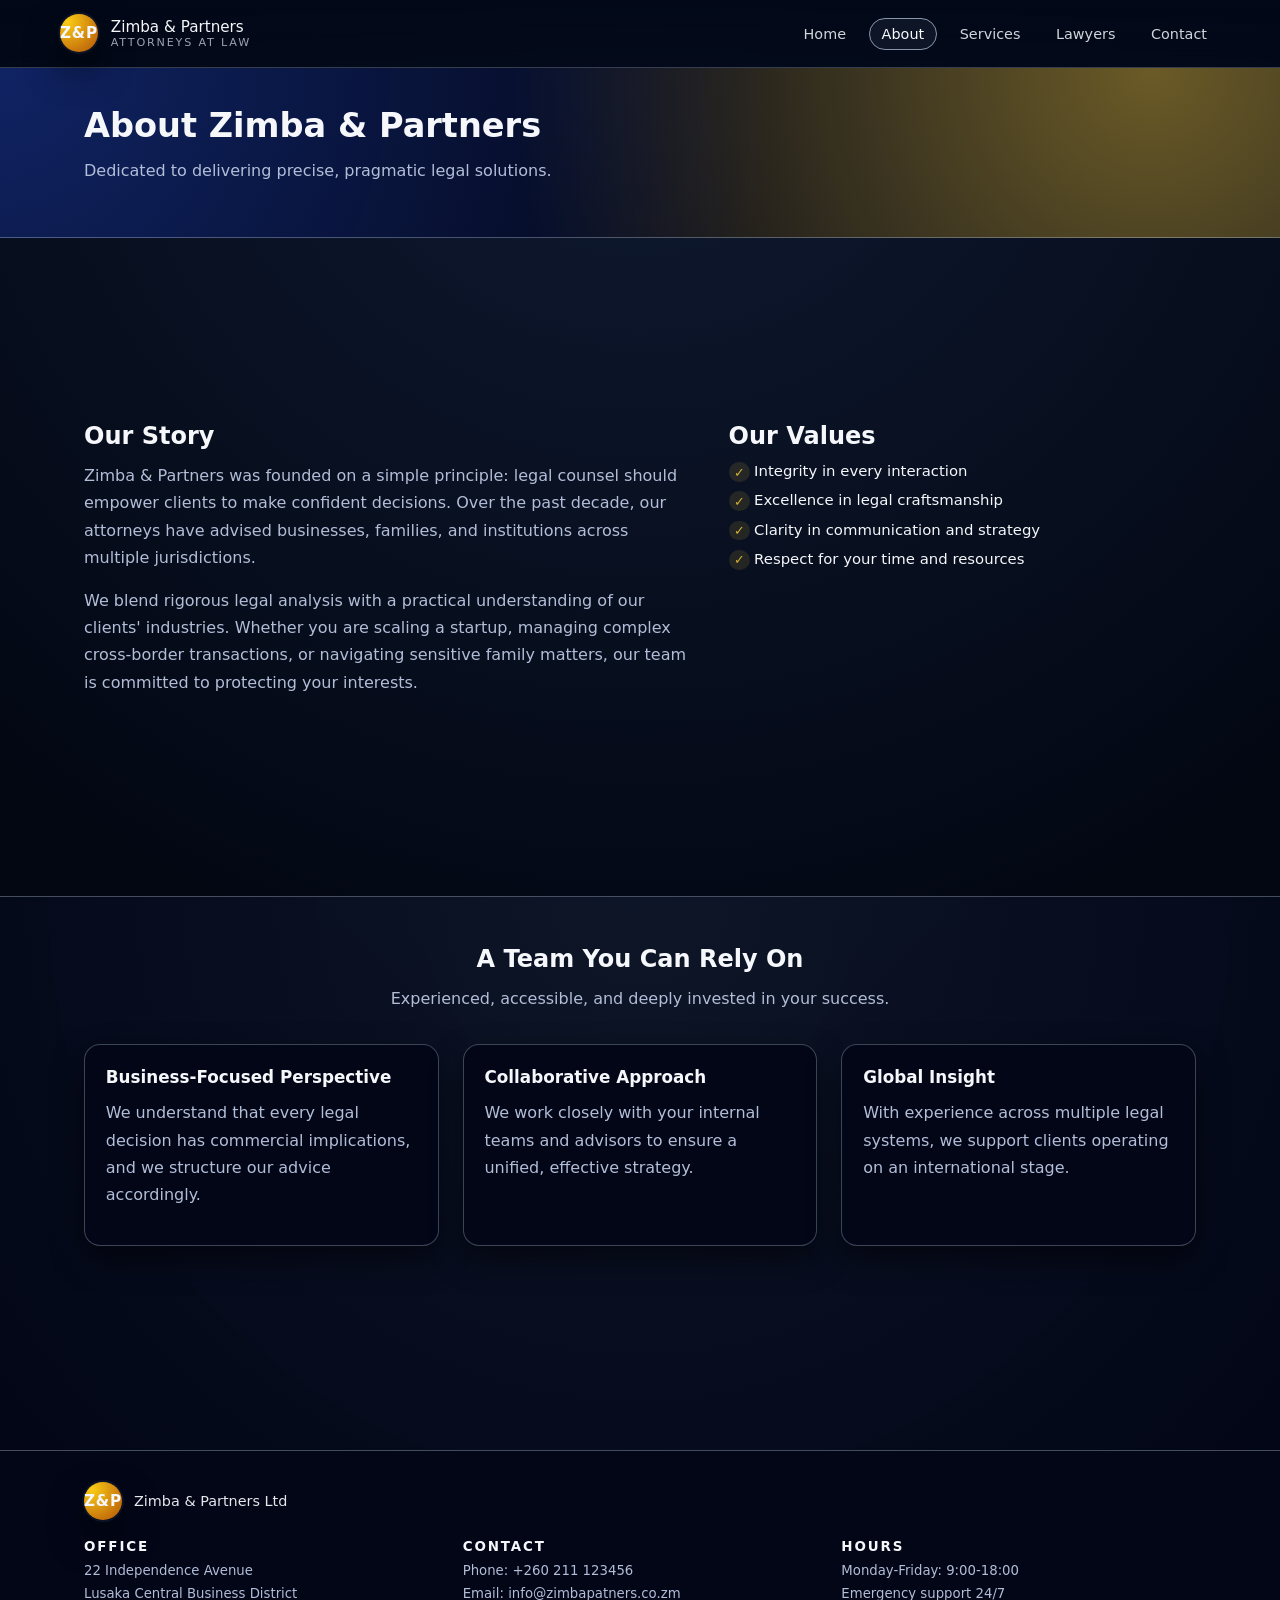
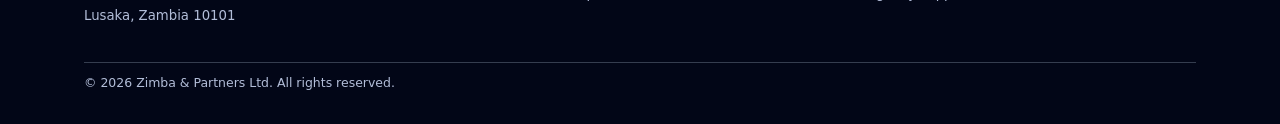
==== about.html @ bae285ea "added: lawyer portraits and file structure refactored" ====
<!DOCTYPE html>
<html lang="en" class="about-snap">
  <head>
    <meta charset="UTF-8" />
    <meta name="viewport" content="width=device-width, initial-scale=1.0" />
    <title>Zimba &amp; Partners Law Firm | About</title>
    <link rel="stylesheet" href="assets/css/style.css" />
  </head>
  <body>
    <header class="site-header">
      <div class="container header-inner">
        <a href="index.html" class="logo">
          <span class="logo-mark">Z&amp;P</span>
          <span class="logo-text">
            Zimba &amp; Partners
            <span class="logo-subtitle">Attorneys at Law</span>
          </span>
        </a>

        <button class="nav-toggle" aria-label="Toggle navigation" aria-expanded="false">
          <span class="nav-toggle-line"></span>
          <span class="nav-toggle-line"></span>
          <span class="nav-toggle-line"></span>
        </button>

        <nav class="site-nav" aria-label="Main navigation">
          <ul>
            <li><a href="index.html">Home</a></li>
            <li><a href="about.html" class="active">About</a></li>
            <li><a href="services.html">Services</a></li>
            <li><a href="lawyers.html">Lawyers</a></li>
            <li><a href="contact.html">Contact</a></li>
          </ul>
        </nav>
      </div>
    </header>

    <main>
      <div class="about-snap-pane about-snap-pane--first">
        <section class="page-hero">
          <div class="container">
            <h1>About Zimba &amp; Partners</h1>
            <p>Dedicated to delivering precise, pragmatic legal solutions.</p>
          </div>
        </section>

        <section class="section">
          <div class="container two-column">
            <div>
              <h2>Our Story</h2>
              <p>
                Zimba &amp; Partners was founded on a simple principle: legal counsel
                should empower clients to make confident decisions. Over the past
                decade, our attorneys have advised businesses, families, and
                institutions across multiple jurisdictions.
              </p>
              <p>
                We blend rigorous legal analysis with a practical understanding of
                our clients' industries. Whether you are scaling a startup, managing
                complex cross-border transactions, or navigating sensitive family
                matters, our team is committed to protecting your interests.
              </p>
            </div>
            <div>
              <h2>Our Values</h2>
              <ul class="checklist">
                <li>Integrity in every interaction</li>
                <li>Excellence in legal craftsmanship</li>
                <li>Clarity in communication and strategy</li>
                <li>Respect for your time and resources</li>
              </ul>
            </div>
          </div>
        </section>
      </div>

      <div class="about-snap-pane about-snap-pane--second">
        <section class="section section-alt">
          <div class="container">
            <header class="section-header">
              <h2>A Team You Can Rely On</h2>
              <p>Experienced, accessible, and deeply invested in your success.</p>
            </header>
            <div class="card-grid three">
              <article class="card">
                <h3>Business-Focused Perspective</h3>
                <p>
                  We understand that every legal decision has commercial
                  implications, and we structure our advice accordingly.
                </p>
              </article>
              <article class="card">
                <h3>Collaborative Approach</h3>
                <p>
                  We work closely with your internal teams and advisors to ensure a
                  unified, effective strategy.
                </p>
              </article>
              <article class="card">
                <h3>Global Insight</h3>
                <p>
                  With experience across multiple legal systems, we support clients
                  operating on an international stage.
                </p>
              </article>
            </div>
          </div>
        </section>

        <footer class="site-footer">
          <div class="container footer-inner">
            <div class="footer-brand">
              <span class="logo-mark">Z&amp;P</span>
              <span class="footer-text">Zimba &amp; Partners Ltd</span>
            </div>
            <div class="footer-columns">
              <div>
                <h4>Office</h4>
                <p>
                  22 Independence Avenue<br />
                  Lusaka Central Business District<br />
                  Lusaka, Zambia 10101
                </p>
              </div>
              <div>
                <h4>Contact</h4>
                <p>
                  Phone: +260 211 123456<br />
                  Email: info@zimbapatners.co.zm
                </p>
              </div>
              <div>
                <h4>Hours</h4>
                <p>
                  Monday-Friday: 9:00-18:00<br />
                  Emergency support 24/7
                </p>
              </div>
            </div>
            <div class="footer-bottom">
              <p>&copy; <span id="year"></span> Zimba &amp; Partners Ltd. All rights reserved.</p>
            </div>
          </div>
        </footer>
      </div>
    </main>

    <script src="../assets/js/script.js"></script>
  </body>
</html>
---- assets/css/style.css ----
:root {
  --color-bg: #040815;
  --color-bg-alt: #081226;
  --color-primary: #0b2d5c;
  --color-primary-soft: #123b78;
  --color-accent: #d4af37;
  --color-accent-soft: rgba(212, 175, 55, 0.14);
  --color-text: #f5f7fb;
  --color-text-muted: #b2bdd8;
  --color-border: rgba(255, 255, 255, 0.08);
  --shadow-soft: 0 18px 40px rgba(0, 0, 0, 0.4);
  --radius-lg: 16px;
  --radius-md: 12px;
  --radius-sm: 8px;
  --container-width: 1160px;
  --header-height: 72px;
  --footer-min-height: 220px;
}

*,
*::before,
*::after {
  box-sizing: border-box;
}

html,
body {
  margin: 0;
  padding: 0;
  font-family: system-ui, -apple-system, BlinkMacSystemFont, "Segoe UI", sans-serif;
  background: radial-gradient(circle at top, #101b33 0, #020712 55%);
  color: var(--color-text);
  -webkit-font-smoothing: antialiased;
}

body {
  min-height: 100vh;
  display: flex;
  flex-direction: column;
}

/* Home page scroll snapping */

html.home-snap {
  scroll-snap-type: y mandatory;
  scroll-behavior: smooth;
}

html.home-snap .hero,
html.home-snap #home-services,
html.home-snap .home-snap-pane--last {
  scroll-snap-align: start;
  scroll-margin-top: 70px; /* Match your header height */
}

/* Third “screen” includes footer so mandatory snap can rest at doc end (same idea as about) */
html.home-snap .home-snap-pane--last {
  min-height: calc(100vh - var(--header-height));
  display: flex;
  flex-direction: column;
}

html.home-snap .home-snap-pane--last > .final-block {
  flex: 1 0 auto;
  min-height: unset;
  display: flex;
  align-items: center;
}

html.home-snap .home-snap-pane--last .site-footer {
  margin-top: auto;
  flex-shrink: 0;
}

/* About page scroll snapping (two panes; sections unchanged inside panes) */

html.about-snap {
  scroll-snap-type: y mandatory;
  scroll-behavior: smooth;
}

html.about-snap .about-snap-pane--first,
html.about-snap .about-snap-pane--second {
  scroll-snap-align: start;
  scroll-margin-top: 70px;
  min-height: calc(100vh - var(--header-height));
}

html.about-snap .about-snap-pane--first {
  display: flex;
  flex-direction: column;
}

html.about-snap .about-snap-pane--first > .page-hero {
  flex: 0 0 auto;
}

html.about-snap .about-snap-pane--first > .section {
  flex: 1 1 auto;
  display: flex;
  flex-direction: column;
  justify-content: center;
}

html.about-snap .about-snap-pane--first > .section > .container {
  width: 100%;
}

html.about-snap .about-snap-pane--second {
  display: flex;
  flex-direction: column;
}

html.about-snap .about-snap-pane--second > .section {
  flex: 1 0 auto;
}

html.about-snap .about-snap-pane--second .site-footer {
  margin-top: auto;
  flex-shrink: 0;
}

html.services-snap {
  scroll-snap-type: y mandatory;
  scroll-behavior: smooth;
}

html.services-snap .services-snap-pane--first,
html.services-snap .services-snap-pane--second {
  scroll-snap-align: start;
  scroll-margin-top: 70px;
  min-height: calc(100vh - var(--header-height));
}

html.services-snap .services-snap-pane--first {
  display: flex;
  flex-direction: column;
}

html.services-snap .services-snap-pane--first > .page-hero {
  flex: 0 0 auto;
}

html.services-snap .services-snap-pane--first > .section {
  flex: 1 1 auto;
  display: flex;
  flex-direction: column;
  justify-content: center;
}

html.services-snap .services-snap-pane--first > .section > .container {
  width: 100%;
}

html.services-snap .services-snap-pane--second {
  display: flex;
  flex-direction: column;
}

html.services-snap .services-snap-pane--second > .section {
  flex: 1 0 auto;
}

html.services-snap .services-snap-pane--second .site-footer {
  margin-top: auto;
  flex-shrink: 0;
}

html.lawyers-snap {
  scroll-snap-type: y mandatory;
  scroll-behavior: smooth;
}

html.lawyers-snap .lawyers-snap-pane--first,
html.lawyers-snap .lawyers-snap-pane--second {
  scroll-snap-align: start;
  scroll-margin-top: 70px;
  min-height: calc(100vh - var(--header-height));
}

html.lawyers-snap .lawyers-snap-pane--first {
  display: flex;
  flex-direction: column;
}

html.lawyers-snap .lawyers-snap-pane--first > .page-hero {
  flex: 0 0 auto;
}

html.lawyers-snap .lawyers-snap-pane--first > .section {
  flex: 1 1 auto;
  display: flex;
  flex-direction: column;
  justify-content: center;
}

html.lawyers-snap .lawyers-snap-pane--first > .section > .container {
  width: 100%;
}

html.lawyers-snap .lawyers-snap-pane--second {
  display: flex;
  flex-direction: column;
}

html.lawyers-snap .lawyers-snap-pane--second > .section {
  flex: 1 0 auto;
}

html.lawyers-snap .lawyers-snap-pane--second .site-footer {
  margin-top: auto;
  flex-shrink: 0;
}

img {
  max-width: 100%;
  display: block;
}

a {
  color: inherit;
  text-decoration: none;
}

p {
  margin: 0 0 1rem;
  color: var(--color-text-muted);
  line-height: 1.7;
}

h1,
h2,
h3,
h4 {
  margin: 0 0 0.75rem;
  font-weight: 600;
}

.container {
  width: 100%;
  max-width: var(--container-width);
  margin: 0 auto;
  padding: 0 1.5rem;
}

/* HEADER & NAVBAR */

.site-header {
  position: sticky;
  top: 0;
  z-index: 50;
  backdrop-filter: blur(18px);
  background: linear-gradient(to bottom, rgba(2, 8, 23, 0.98), rgba(2, 8, 23, 0.85));
  border-bottom: 1px solid rgba(148, 163, 184, 0.35);
}

.header-inner {
  display: flex;
  align-items: center;
  justify-content: space-between;
  padding: 0.9rem 0;
  gap: 1.5rem;
}

.logo {
  display: flex;
  align-items: center;
  gap: 0.8rem;
  color: var(--color-text);
}

.logo-mark {
  width: 38px;
  height: 38px;
  border-radius: 999px;
  display: inline-flex;
  align-items: center;
  justify-content: center;
  font-weight: 700;
  font-size: 0.95rem;
  letter-spacing: 0.06em;
  text-transform: uppercase;
  background: radial-gradient(circle at 20% 20%, #facc15, #b45309);
  box-shadow: 0 0 0 2px rgba(15, 23, 42, 0.8), 0 18px 35px rgba(0, 0, 0, 0.55);
}

.logo-text {
  display: flex;
  flex-direction: column;
  font-size: 0.95rem;
}

.logo-subtitle {
  font-size: 0.7rem;
  text-transform: uppercase;
  letter-spacing: 0.16em;
  color: #9ca3af;
}

.site-nav ul {
  list-style: none;
  margin: 0;
  padding: 0;
  display: flex;
  align-items: center;
  gap: 0.6rem;
}

.site-nav a {
  font-size: 0.9rem;
  padding: 0.45rem 0.75rem;
  border-radius: 999px;
  color: #d1d5db;
  border: 1px solid transparent;
  transition: background 0.18s ease, color 0.18s ease, border-color 0.18s ease, transform 0.15s ease;
}

.site-nav a:hover {
  background: rgba(15, 23, 42, 0.85);
  color: #e5e7eb;
}

.site-nav a.active {
  background: rgba(15, 23, 42, 0.9);
  border-color: rgba(148, 163, 184, 0.9);
  color: #f9fafb;
}

.nav-toggle {
  display: none;
  flex-direction: column;
  justify-content: center;
  gap: 4px;
  width: 40px;
  height: 40px;
  border-radius: 999px;
  border: 1px solid rgba(148, 163, 184, 0.6);
  background: radial-gradient(circle at 10% 0, #1f2937, #020617);
  cursor: pointer;
  padding: 0;
}

.nav-toggle-line {
  width: 18px;
  height: 2px;
  border-radius: 999px;
  background: #e5e7eb;
  margin: 0 auto;
}

/* HERO */

.hero {
  padding: 3.5rem 0 3.8rem;
  background:
    radial-gradient(circle at top left, rgba(29, 78, 216, 0.4), transparent 55%),
    radial-gradient(circle at 80% 0, rgba(212, 175, 55, 0.4), transparent 60%),
    linear-gradient(to bottom, #020617, #020617);
  border-bottom: 1px solid rgba(148, 163, 184, 0.45);
}

.hero-inner {
  display: grid;
  grid-template-columns: minmax(0, 1.6fr) minmax(0, 1.1fr);
  gap: 2.5rem;
  align-items: center;
}

.hero-content h1 {
  font-size: clamp(2.4rem, 5vw, 3.2rem);
  letter-spacing: -0.03em;
}

.hero-content p {
  max-width: 34rem;
  font-size: 1rem;
}

.hero-actions {
  display: flex;
  flex-wrap: wrap;
  gap: 0.75rem;
  margin-top: 1.3rem;
}

.hero-meta {
  display: flex;
  flex-wrap: wrap;
  gap: 1.5rem;
  margin-top: 2rem;
  font-size: 0.8rem;
}

.hero-meta-label {
  display: block;
  font-weight: 600;
  color: #fefce8;
}

.hero-meta-text {
  color: #9ca3af;
}

.hero-card {
  background: radial-gradient(circle at 10% 0, #0f172a, #020617);
  border-radius: 20px;
  padding: 1.75rem 1.6rem 1.6rem;
  border: 1px solid rgba(148, 163, 184, 0.7);
  box-shadow: var(--shadow-soft);
  max-width: 360px;
  margin-left: auto;
}

.hero-card h2 {
  font-size: 1.2rem;
}

.hero-card p {
  margin-bottom: 0.75rem;
}

.hero-list {
  list-style: none;
  padding: 0;
  margin: 0 0 1.3rem;
}

.hero-list li {
  font-size: 0.9rem;
  color: var(--color-text-muted);
  padding-left: 1.2rem;
  position: relative;
  margin-bottom: 0.4rem;
}

.hero-list li::before {
  content: "";
  position: absolute;
  left: 0;
  top: 0.55rem;
  width: 6px;
  height: 6px;
  border-radius: 999px;
  background: var(--color-accent);
}

/* BUTTONS */

.btn {
  display: inline-flex;
  align-items: center;
  justify-content: center;
  padding: 0.55rem 1.1rem;
  border-radius: 999px;
  border: 1px solid transparent;
  background: linear-gradient(to right, #eab308, #f97316);
  color: #111827;
  font-size: 0.9rem;
  font-weight: 600;
  cursor: pointer;
  transition: transform 0.12s ease, box-shadow 0.12s ease, background 0.12s ease, color 0.12s ease;
  box-shadow: 0 10px 25px rgba(0, 0, 0, 0.6);
}

.btn:hover {
  transform: translateY(-1px);
  box-shadow: 0 16px 32px rgba(0, 0, 0, 0.65);
}

.btn-outline {
  background: transparent;
  border-color: rgba(148, 163, 184, 0.9);
  color: #e5e7eb;
  box-shadow: none;
}

.btn-outline:hover {
  background: rgba(15, 23, 42, 0.9);
}

.btn-small {
  padding: 0.4rem 0.95rem;
  font-size: 0.8rem;
}

.btn-full {
  width: 100%;
}

/* SECTIONS & LAYOUT */

.section {
  padding: 3rem 0;
}

.section-alt {
  background: radial-gradient(circle at top, rgba(15, 23, 42, 0.9), #020617);
  border-top: 1px solid rgba(148, 163, 184, 0.45);
}

/* Home page full-height sections */

#home-services {
  min-height: calc(100vh - var(--header-height));
  display: flex;
  align-items: center;
}

#home-services > .container {
  width: 100%;
}

.final-block {
  min-height: calc(100vh - var(--header-height) - var(--footer-min-height));
  display: flex;
  align-items: center;
}

.final-block > .container {
  width: 100%;
}

.section-header {
  text-align: center;
  margin-bottom: 2rem;
}

.section-header.align-left {
  text-align: left;
}

.section-header p {
  max-width: 32rem;
  margin-left: auto;
  margin-right: auto;
}

.two-column {
  display: grid;
  grid-template-columns: minmax(0, 1.3fr) minmax(0, 1fr);
  gap: 2.3rem;
  align-items: flex-start;
}

.card-grid {
  display: grid;
  grid-template-columns: repeat(3, minmax(0, 1fr));
  gap: 1.5rem;
}

.card-grid.three {
  grid-template-columns: repeat(3, minmax(0, 1fr));
}

.card {
  background: radial-gradient(circle at 10% 0, #020617, #020617);
  border-radius: var(--radius-lg);
  border: 1px solid rgba(148, 163, 184, 0.4);
  padding: 1.4rem 1.3rem 1.3rem;
  box-shadow: 0 14px 30px rgba(0, 0, 0, 0.5);
}

.card h3 {
  font-size: 1.05rem;
}

.card-link {
  display: inline-flex;
  margin-top: 0.6rem;
  font-size: 0.85rem;
  color: #e5e7eb;
  padding-bottom: 2px;
  border-bottom: 1px solid rgba(148, 163, 184, 0.7);
}

.bullet-list {
  list-style: none;
  padding: 0;
  margin: 0.3rem 0 0;
  font-size: 0.9rem;
}

.bullet-list li {
  padding-left: 1.2rem;
  position: relative;
  margin-bottom: 0.35rem;
  color: var(--color-text-muted);
}

.bullet-list li::before {
  content: "•";
  position: absolute;
  left: 0;
  top: 0;
  color: var(--color-accent);
}

.checklist {
  list-style: none;
  padding: 0;
  margin: 0;
}

.checklist li {
  position: relative;
  padding-left: 1.6rem;
  margin-bottom: 0.7rem;
  font-size: 0.93rem;
}

.checklist li::before {
  content: "✓";
  position: absolute;
  left: 0;
  top: 0;
  font-size: 0.8rem;
  padding: 0.15rem 0.35rem;
  border-radius: 999px;
  background: var(--color-accent-soft);
  color: var(--color-accent);
}

.stats-panel {
  display: grid;
  grid-template-columns: repeat(2, minmax(0, 1fr));
  gap: 1rem;
  background: radial-gradient(circle at 10% 0, #0b1120, #020617);
  border-radius: var(--radius-lg);
  padding: 1.4rem 1.3rem;
  border: 1px solid rgba(148, 163, 184, 0.7);
}

.stat-number {
  display: block;
  font-size: 1.4rem;
  font-weight: 600;
  color: #fefce8;
}

.stat-label {
  font-size: 0.8rem;
  color: #9ca3af;
}

.highlight-panel {
  background: radial-gradient(circle at 10% 0, rgba(234, 179, 8, 0.09), rgba(15, 23, 42, 0.95));
  border-radius: var(--radius-lg);
  padding: 1.4rem 1.3rem 1.3rem;
  border: 1px solid rgba(250, 204, 21, 0.45);
  box-shadow: 0 18px 35px rgba(0, 0, 0, 0.6);
}

/* PAGE HERO (INNER PAGES) */

.page-hero {
  padding: 2.4rem 0 2.3rem;
  border-bottom: 1px solid rgba(148, 163, 184, 0.45);
  background:
    radial-gradient(circle at 0 0, rgba(30, 64, 175, 0.5), transparent 60%),
    radial-gradient(circle at 90% 0, rgba(212, 175, 55, 0.5), transparent 55%),
    linear-gradient(to bottom, #020617, #020617);
}

.page-hero h1 {
  font-size: clamp(1.7rem, 3vw, 2.1rem);
}

/* LAWYER CARDS */

.lawyer-card {
  display: flex;
  flex-direction: column;
  gap: 0.4rem;
  position: relative;
  min-height: 380px;
  overflow: hidden;
}

/* Hover transition card */
.lawyer-card--hover {
  cursor: pointer;
}

/* Portrait image - visible by default */
.lawyer-portrait {
  position: absolute;
  inset: 0;
  z-index: 1;
  transition: opacity 0.4s ease, transform 0.4s ease;
}

.lawyer-portrait img {
  width: 100%;
  height: 100%;
  object-fit: cover;
  border-radius: var(--radius-lg);
}

/* Text details - hidden by default */
.lawyer-details {
  position: relative;
  z-index: 2;
  display: flex;
  flex-direction: column;
  gap: 0.4rem;
  opacity: 0;
  transform: translateY(8px);
  transition: opacity 0.4s ease, transform 0.4s ease;
  pointer-events: none;
}

/* On hover: hide portrait, show text */
.lawyer-card--hover:hover .lawyer-portrait {
  opacity: 0;
  transform: scale(1.05);
}

.lawyer-card--hover:hover .lawyer-details {
  opacity: 1;
  transform: translateY(0);
  pointer-events: auto;
}

/* Solid background appears behind text on hover */
.lawyer-card--hover::after {
  content: "";
  position: absolute;
  inset: 0;
  z-index: 1;
  background: radial-gradient(circle at 10% 0, #020617, #020617);
  border-radius: var(--radius-lg);
  opacity: 0;
  transition: opacity 0.4s ease;
}

.lawyer-card--hover:hover::after {
  opacity: 1;
}

/* Keep details above the pseudo-element background */
.lawyer-card--hover:hover .lawyer-details {
  position: relative;
  z-index: 3;
}

.lawyer-avatar {
  width: 54px;
  height: 54px;
  border-radius: 999px;
  background: var(--color-accent-soft);
  display: flex;
  align-items: center;
  justify-content: center;
  font-weight: 600;
  letter-spacing: 0.1em;
  margin-bottom: 0.4rem;
  color: var(--color-accent);
}

.lawyer-role {
  font-size: 0.85rem;
  color: #9ca3af;
}

.lawyer-meta {
  font-size: 0.8rem;
  color: #cbd5f5;
}

/* FORM */

form {
  margin-top: 0.5rem;
}

.form-group {
  margin-bottom: 0.9rem;
}

label {
  display: block;
  font-size: 0.85rem;
  margin-bottom: 0.25rem;
  color: #e5e7eb;
}

.required {
  color: #f97316;
  margin-left: 2px;
}

input,
textarea {
  width: 100%;
  padding: 0.55rem 0.7rem;
  border-radius: var(--radius-sm);
  border: 1px solid rgba(148, 163, 184, 0.7);
  background: rgba(15, 23, 42, 0.9);
  color: var(--color-text);
  font-size: 0.9rem;
  font-family: inherit;
  outline: none;
  transition: border-color 0.16s ease, box-shadow 0.16s ease, background 0.16s ease;
}

input:focus,
textarea:focus {
  border-color: rgba(234, 179, 8, 0.8);
  box-shadow: 0 0 0 1px rgba(234, 179, 8, 0.5);
  background: rgba(15, 23, 42, 1);
}

.error {
  border-color: #f97373;
}

.error-message {
  min-height: 0.9rem;
  font-size: 0.78rem;
  color: #fecaca;
  margin: 0.1rem 0 0;
}

.form-success {
  margin-top: 0.9rem;
  font-size: 0.85rem;
  color: #bbf7d0;
}

/* FOOTER */

.site-footer {
  margin-top: auto;
  border-top: 1px solid rgba(148, 163, 184, 0.45);
  background: radial-gradient(circle at top, #020617, #020617);
  padding: 1.9rem 0 0.9rem;
  min-height: var(--footer-min-height);
}

.footer-inner {
  display: flex;
  flex-direction: column;
  gap: 1.2rem;
}

.footer-brand {
  display: flex;
  align-items: center;
  gap: 0.75rem;
}

.footer-text {
  font-size: 0.9rem;
  color: #e5e7eb;
}

.footer-columns {
  display: grid;
  grid-template-columns: repeat(3, minmax(0, 1fr));
  gap: 1.5rem;
  font-size: 0.83rem;
}

.footer-columns h4 {
  font-size: 0.84rem;
  text-transform: uppercase;
  letter-spacing: 0.14em;
  margin-bottom: 0.4rem;
}

.footer-columns p {
  margin: 0;
}

.footer-bottom {
  border-top: 1px solid rgba(148, 163, 184, 0.35);
  margin-top: 0.9rem;
  padding-top: 0.6rem;
  font-size: 0.78rem;
  color: #9ca3af;
}

/* RESPONSIVE */

@media (max-width: 900px) {
  .hero-inner {
    grid-template-columns: minmax(0, 1fr);
  }

  .hero-card {
    max-width: none;
    margin: 1.5rem auto 0;
    width: 100%;
  }

  .two-column {
    grid-template-columns: minmax(0, 1fr);
  }
}

@media (max-width: 768px) {
  .header-inner {
    padding: 0.75rem 0;
  }

  .nav-toggle {
    display: flex;
  }

  .site-nav {
    position: absolute;
    inset: calc(100% - 1px) 0 auto;
    background: radial-gradient(circle at 0 0, rgba(15, 23, 42, 0.98), rgba(2, 6, 23, 0.98));
    border-bottom: 1px solid rgba(148, 163, 184, 0.6);
    padding: 0.75rem 1.5rem 1.1rem;
    transform-origin: top;
    transform: scaleY(0.85);
    opacity: 0;
    pointer-events: none;
    transition: opacity 0.16s ease, transform 0.16s ease;
  }

  .site-nav.open {
    opacity: 1;
    pointer-events: auto;
    transform: scaleY(1);
  }

  .site-nav ul {
    flex-direction: column;
    align-items: flex-start;
    gap: 0.2rem;
  }

  .site-nav a {
    width: 100%;
    padding: 0.5rem 0.9rem;
  }

  .hero {
    padding-top: 2.6rem;
  }

  .section {
    padding: 2.2rem 0;
  }

  .card-grid,
  .card-grid.three {
    grid-template-columns: minmax(0, 1fr);
  }

  .footer-columns {
    grid-template-columns: minmax(0, 1fr);
  }
}

@media (max-width: 480px) {
  .hero-meta {
    gap: 1rem;
  }

  .hero-meta > div {
    flex: 1 1 7rem;
  }
}
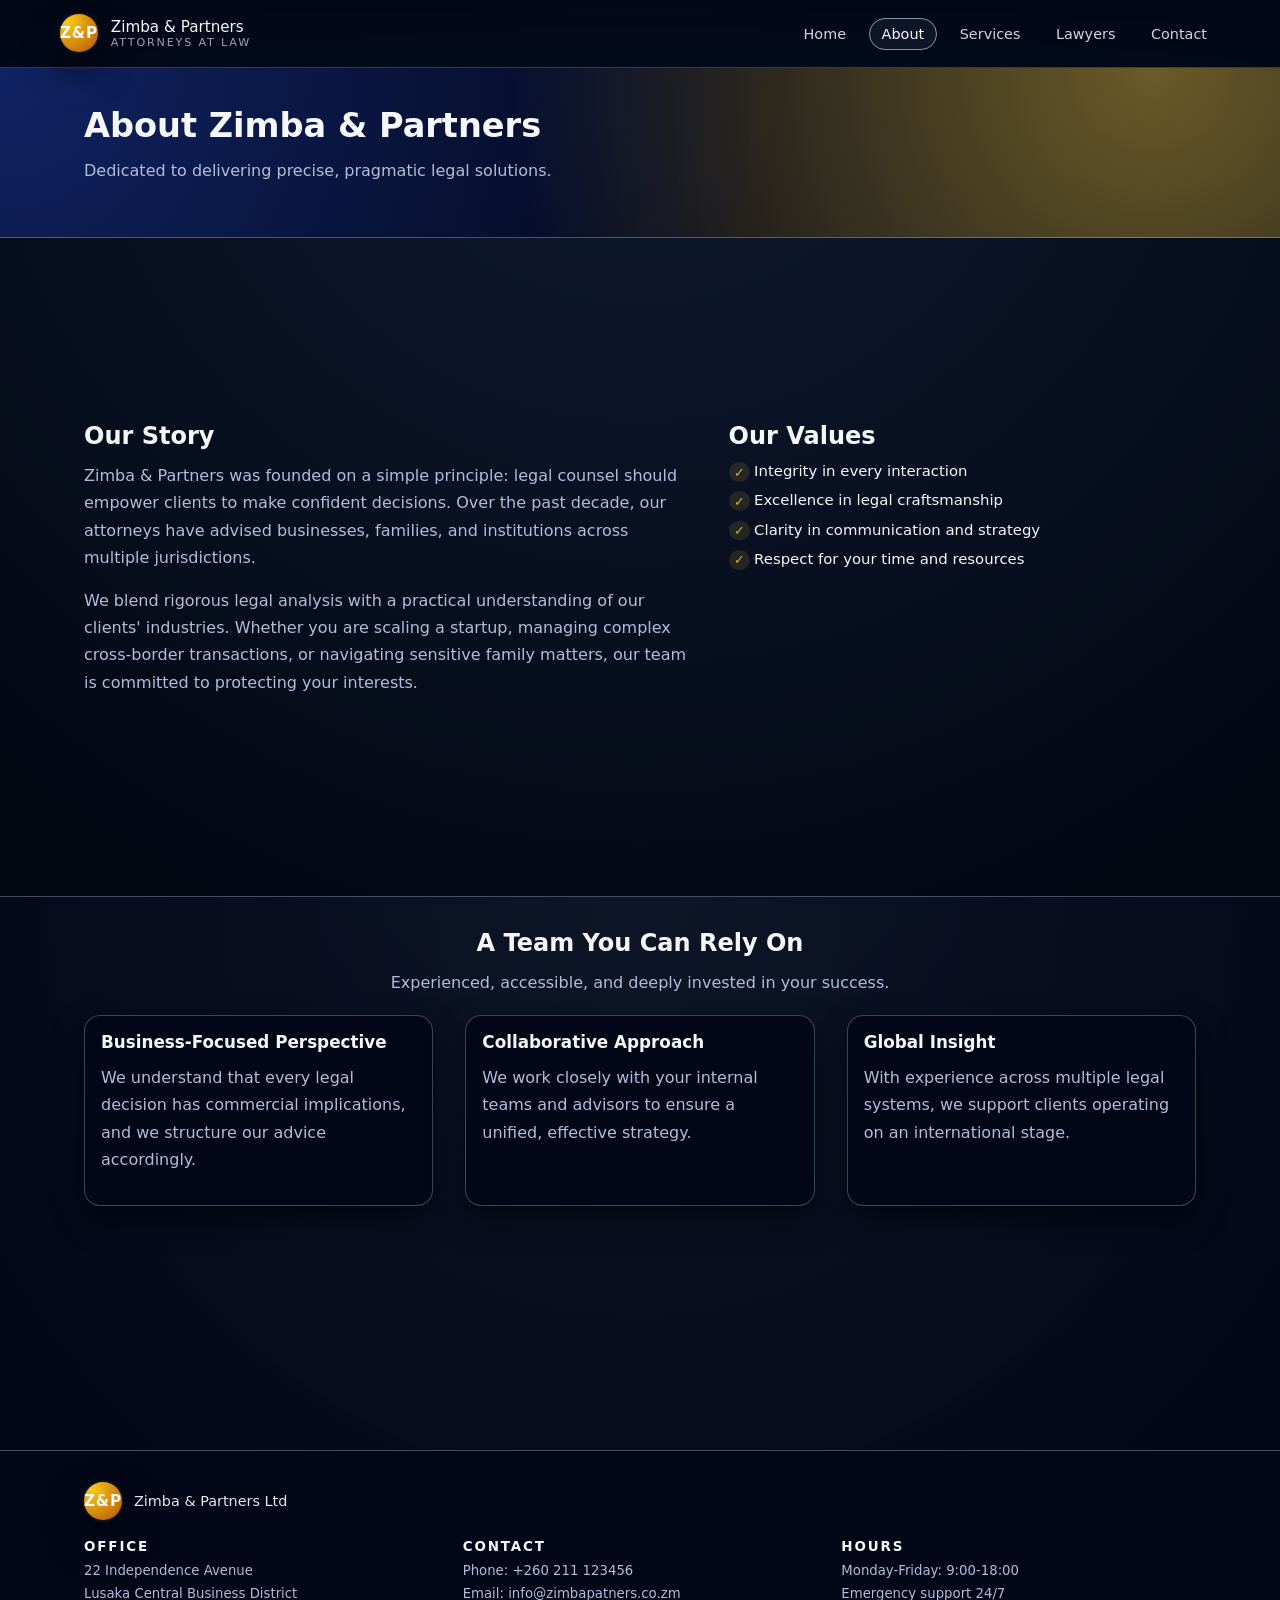
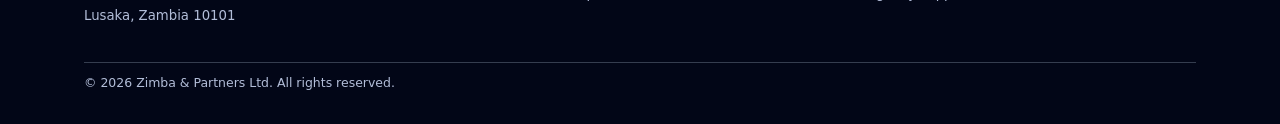
==== commit 22b2ae79: "Improved Lawyers Images and overall site" ====
--- a/about.html
+++ b/about.html
@@ -4,6 +4,7 @@
     <meta charset="UTF-8" />
     <meta name="viewport" content="width=device-width, initial-scale=1.0" />
     <title>Zimba &amp; Partners Law Firm | About</title>
+    <link rel="icon" type="image/png" href="/assets/img/favicon/favicon.png" />
     <link rel="stylesheet" href="assets/css/style.css" />
   </head>
   <body>
--- a/assets/css/style.css
+++ b/assets/css/style.css
@@ -50,10 +50,9 @@
 html.home-snap #home-services,
 html.home-snap .home-snap-pane--last {
   scroll-snap-align: start;
-  scroll-margin-top: 70px; /* Match your header height */
-}
-
-/* Third “screen” includes footer so mandatory snap can rest at doc end (same idea as about) */
+  scroll-margin-top: 72px;
+}
+
 html.home-snap .home-snap-pane--last {
   min-height: calc(100vh - var(--header-height));
   display: flex;
@@ -72,7 +71,7 @@
   flex-shrink: 0;
 }
 
-/* About page scroll snapping (two panes; sections unchanged inside panes) */
+/* About page scroll snapping */
 
 html.about-snap {
   scroll-snap-type: y mandatory;
@@ -82,7 +81,7 @@
 html.about-snap .about-snap-pane--first,
 html.about-snap .about-snap-pane--second {
   scroll-snap-align: start;
-  scroll-margin-top: 70px;
+  scroll-margin-top: 72px;
   min-height: calc(100vh - var(--header-height));
 }
 
@@ -120,6 +119,8 @@
   flex-shrink: 0;
 }
 
+/* Services page scroll snapping */
+
 html.services-snap {
   scroll-snap-type: y mandatory;
   scroll-behavior: smooth;
@@ -128,7 +129,7 @@
 html.services-snap .services-snap-pane--first,
 html.services-snap .services-snap-pane--second {
   scroll-snap-align: start;
-  scroll-margin-top: 70px;
+  scroll-margin-top: 72px;
   min-height: calc(100vh - var(--header-height));
 }
 
@@ -166,15 +167,18 @@
   flex-shrink: 0;
 }
 
+/* Lawyers page scroll snapping */
+
 html.lawyers-snap {
   scroll-snap-type: y mandatory;
   scroll-behavior: smooth;
+  --container-width: 1080px;
 }
 
 html.lawyers-snap .lawyers-snap-pane--first,
 html.lawyers-snap .lawyers-snap-pane--second {
   scroll-snap-align: start;
-  scroll-margin-top: 70px;
+  scroll-margin-top: 72px;
   min-height: calc(100vh - var(--header-height));
 }
 
@@ -351,7 +355,7 @@
 /* HERO */
 
 .hero {
-  padding: 3.5rem 0 3.8rem;
+  padding: 0.1rem 0 3.8rem;
   background:
     radial-gradient(circle at top left, rgba(29, 78, 216, 0.4), transparent 55%),
     radial-gradient(circle at 80% 0, rgba(212, 175, 55, 0.4), transparent 60%),
@@ -442,6 +446,146 @@
   height: 6px;
   border-radius: 999px;
   background: var(--color-accent);
+}
+
+/* HERO SLIDESHOW */
+
+.hero-slideshow {
+  position: relative;
+  width: 100%;
+  max-width: 500px;
+  margin-left: auto;
+  border-radius: 20px;
+  overflow: hidden;
+  box-shadow: var(--shadow-soft);
+}
+
+.slideshow-track {
+  position: relative;
+  width: 100%;
+  aspect-ratio: 4 / 5;
+  min-height: 400px;
+}
+
+.slideshow-slide {
+  position: absolute;
+  inset: 0;
+  opacity: 0;
+  transition: opacity 0.8s ease-in-out;
+  z-index: 1;
+}
+
+.slideshow-slide.active {
+  opacity: 1;
+  z-index: 2;
+}
+
+.slideshow-slide img {
+  width: 100%;
+  height: 100%;
+  object-fit: cover;
+}
+
+.slide-overlay {
+  position: absolute;
+  inset: 0;
+  background: linear-gradient(
+    to top,
+    rgba(2, 6, 23, 0.85) 0%,
+    rgba(2, 6, 23, 0.3) 40%,
+    rgba(2, 6, 23, 0.1) 70%,
+    transparent 100%
+  );
+}
+
+.hero-card--floating {
+  position: absolute;
+  bottom: 1.5rem;
+  left: 1rem;
+  right: 1rem;
+  z-index: 10;
+  background: radial-gradient(circle at 10% 0, rgba(15, 23, 42, 0.95), rgba(2, 6, 23, 0.98));
+  backdrop-filter: blur(20px);
+  border-radius: 16px;
+  padding: 1.5rem 1.4rem;
+  border: 1px solid rgba(148, 163, 184, 0.5);
+  box-shadow: 0 20px 40px rgba(0, 0, 0, 0.6);
+  transition: transform 0.3s ease, box-shadow 0.3s ease;
+}
+
+.hero-card--floating:hover {
+  transform: translateY(-2px);
+  box-shadow: 0 24px 48px rgba(0, 0, 0, 0.7);
+}
+
+.hero-card--floating h2 {
+  font-size: 1.15rem;
+  margin-bottom: 0.5rem;
+}
+
+.hero-card--floating p {
+  font-size: 0.9rem;
+  margin-bottom: 0.75rem;
+}
+
+.hero-card--floating .hero-list {
+  margin-bottom: 1.2rem;
+}
+
+.hero-card--floating .hero-list li {
+  font-size: 0.85rem;
+}
+
+.slideshow-dots {
+  position: absolute;
+  top: 1rem;
+  right: 1rem;
+  z-index: 10;
+  display: flex;
+  gap: 0.5rem;
+}
+
+.slideshow-dot {
+  width: 10px;
+  height: 10px;
+  border-radius: 999px;
+  border: 1.5px solid rgba(255, 255, 255, 0.7);
+  background: transparent;
+  cursor: pointer;
+  padding: 0;
+  transition: background 0.3s ease, transform 0.2s ease;
+}
+
+.slideshow-dot:hover {
+  background: rgba(255, 255, 255, 0.3);
+  transform: scale(1.2);
+}
+
+.slideshow-dot.active {
+  background: var(--color-accent);
+  border-color: var(--color-accent);
+  transform: scale(1.1);
+}
+
+.slideshow-dot.active::after {
+  content: '';
+  display: block;
+  width: 100%;
+  height: 100%;
+  border-radius: 999px;
+  background: var(--color-accent);
+  animation: dotPulse 1.4s ease-in-out infinite;
+}
+
+@keyframes dotPulse {
+  0%, 100% {
+    opacity: 1;
+    transform: scale(1);
+  }
+  50% {
+    opacity: 0.5;
+    transform: scale(1.3);
+  }
 }
 
 /* BUTTONS */
@@ -490,7 +634,7 @@
 /* SECTIONS & LAYOUT */
 
 .section {
-  padding: 3rem 0;
+  padding: 2rem 0;
 }
 
 .section-alt {
@@ -498,8 +642,6 @@
   border-top: 1px solid rgba(148, 163, 184, 0.45);
 }
 
-/* Home page full-height sections */
-
 #home-services {
   min-height: calc(100vh - var(--header-height));
   display: flex;
@@ -522,7 +664,7 @@
 
 .section-header {
   text-align: center;
-  margin-bottom: 2rem;
+  margin-bottom: 1.2rem;
 }
 
 .section-header.align-left {
@@ -545,7 +687,7 @@
 .card-grid {
   display: grid;
   grid-template-columns: repeat(3, minmax(0, 1fr));
-  gap: 1.5rem;
+  gap: 2rem;
 }
 
 .card-grid.three {
@@ -556,7 +698,7 @@
   background: radial-gradient(circle at 10% 0, #020617, #020617);
   border-radius: var(--radius-lg);
   border: 1px solid rgba(148, 163, 184, 0.4);
-  padding: 1.4rem 1.3rem 1.3rem;
+  padding: 1rem;
   box-shadow: 0 14px 30px rgba(0, 0, 0, 0.5);
 }
 
@@ -650,7 +792,7 @@
   box-shadow: 0 18px 35px rgba(0, 0, 0, 0.6);
 }
 
-/* PAGE HERO (INNER PAGES) */
+/* PAGE HERO */
 
 .page-hero {
   padding: 2.4rem 0 2.3rem;
@@ -670,18 +812,16 @@
 .lawyer-card {
   display: flex;
   flex-direction: column;
-  gap: 0.4rem;
+  gap: 0.35rem;
   position: relative;
-  min-height: 380px;
+  min-height: 320px;
   overflow: hidden;
 }
 
-/* Hover transition card */
 .lawyer-card--hover {
   cursor: pointer;
 }
 
-/* Portrait image - visible by default */
 .lawyer-portrait {
   position: absolute;
   inset: 0;
@@ -696,7 +836,6 @@
   border-radius: var(--radius-lg);
 }
 
-/* Text details - hidden by default */
 .lawyer-details {
   position: relative;
   z-index: 2;
@@ -709,7 +848,6 @@
   pointer-events: none;
 }
 
-/* On hover: hide portrait, show text */
 .lawyer-card--hover:hover .lawyer-portrait {
   opacity: 0;
   transform: scale(1.05);
@@ -721,7 +859,6 @@
   pointer-events: auto;
 }
 
-/* Solid background appears behind text on hover */
 .lawyer-card--hover::after {
   content: "";
   position: absolute;
@@ -737,7 +874,6 @@
   opacity: 1;
 }
 
-/* Keep details above the pseudo-element background */
 .lawyer-card--hover:hover .lawyer-details {
   position: relative;
   z-index: 3;
@@ -895,6 +1031,26 @@
 
   .two-column {
     grid-template-columns: minmax(0, 1fr);
+  }
+
+  .hero-slideshow {
+    max-width: 100%;
+    margin: 1.5rem auto 0;
+  }
+
+  .slideshow-track {
+    aspect-ratio: 16 / 9;
+    min-height: 300px;
+  }
+
+  .hero-card--floating {
+    position: relative;
+    bottom: auto;
+    left: auto;
+    right: auto;
+    margin-top: -3rem;
+    border-radius: 16px;
+    z-index: 5;
   }
 }
 
@@ -963,4 +1119,28 @@
   .hero-meta > div {
     flex: 1 1 7rem;
   }
-}
+
+  .slideshow-track {
+    aspect-ratio: 4 / 3;
+    min-height: 250px;
+  }
+
+  .hero-card--floating {
+    padding: 1.2rem 1rem;
+    margin-top: -2rem;
+  }
+
+  .hero-card--floating h2 {
+    font-size: 1.05rem;
+  }
+
+  .slideshow-dots {
+    top: 0.75rem;
+    right: 0.75rem;
+  }
+
+  .slideshow-dot {
+    width: 8px;
+    height: 8px;
+  }
+}
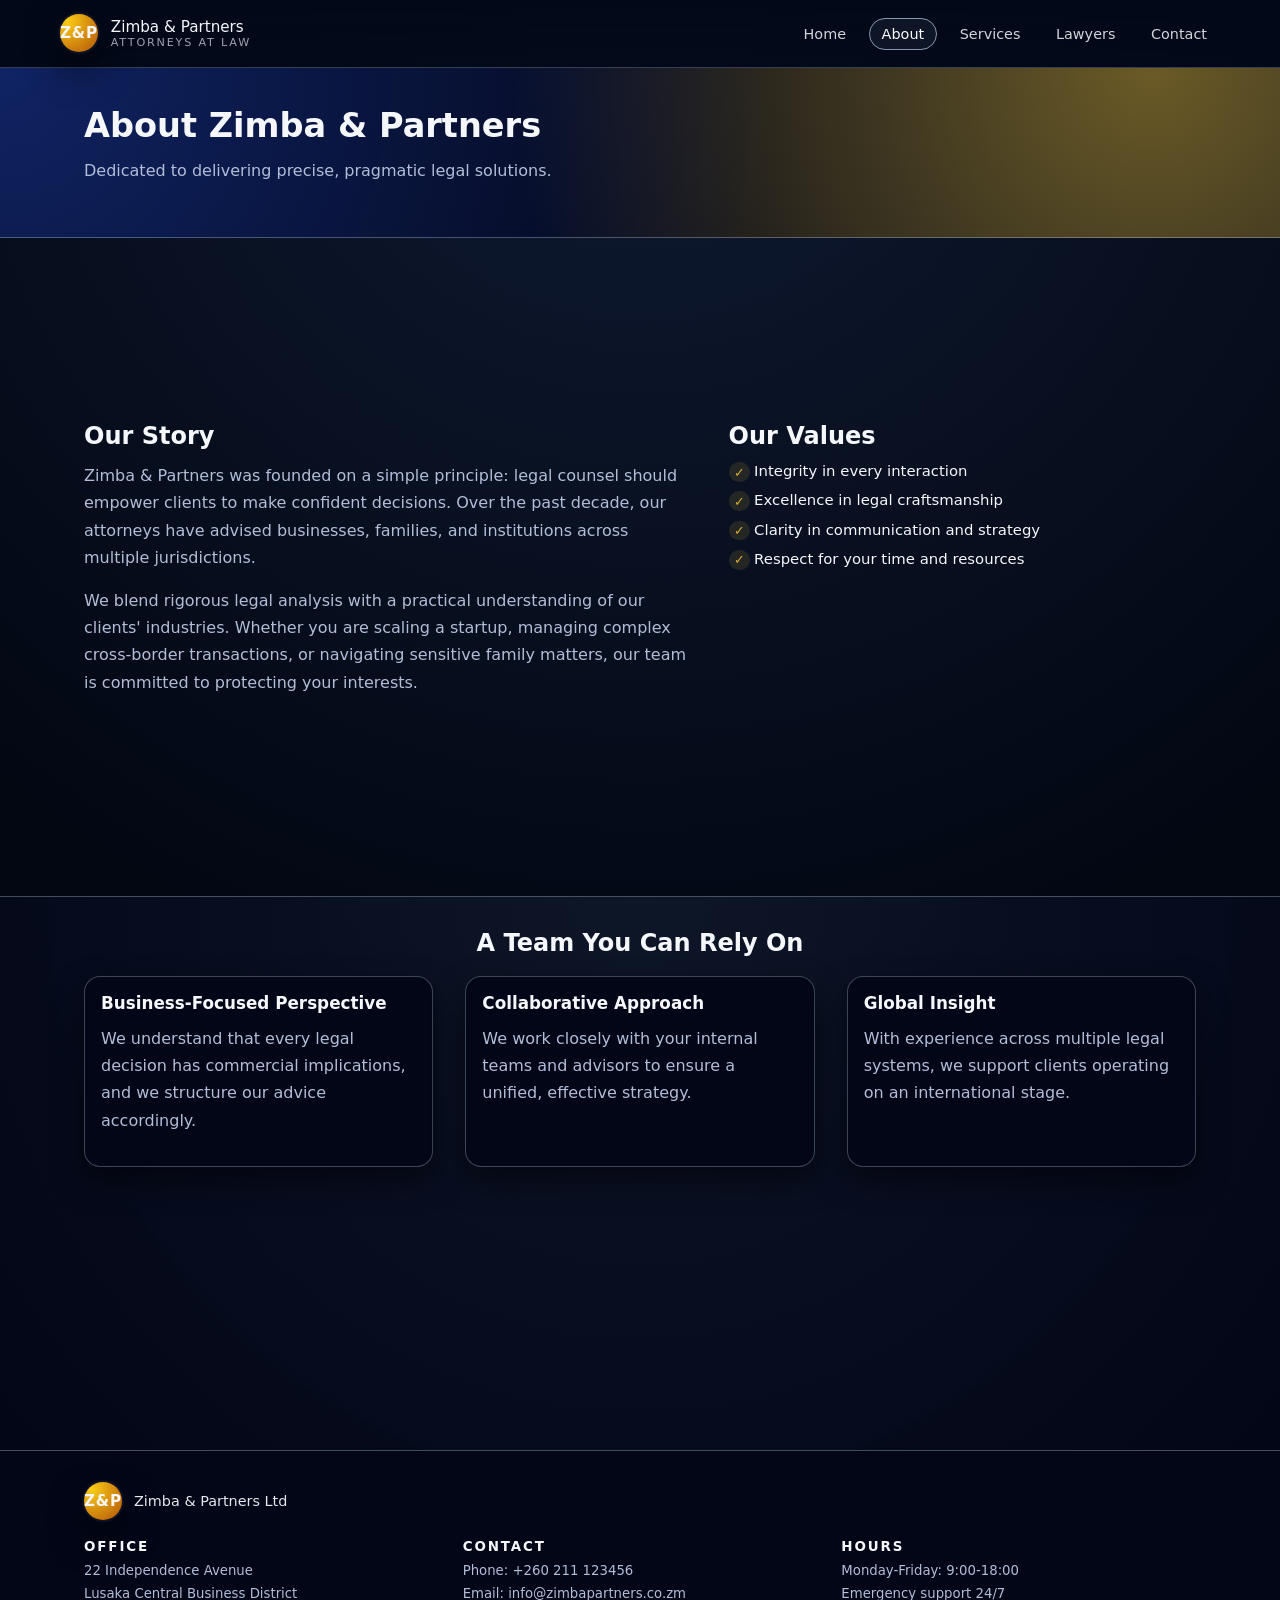
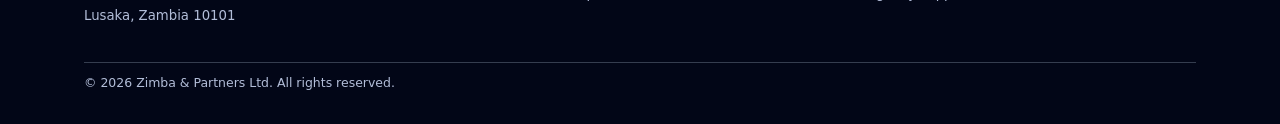
==== commit cf8fd362: "fixed: snapping system across site" ====
--- a/about.html
+++ b/about.html
@@ -80,7 +80,6 @@
           <div class="container">
             <header class="section-header">
               <h2>A Team You Can Rely On</h2>
-              <p>Experienced, accessible, and deeply invested in your success.</p>
             </header>
             <div class="card-grid three">
               <article class="card">
@@ -127,7 +126,7 @@
                 <h4>Contact</h4>
                 <p>
                   Phone: +260 211 123456<br />
-                  Email: info@zimbapatners.co.zm
+                  Email: info@zimbapartners.co.zm
                 </p>
               </div>
               <div>
--- a/assets/css/style.css
+++ b/assets/css/style.css
@@ -167,6 +167,14 @@
   flex-shrink: 0;
 }
 
+/* Anchor targets — prevent overscroll past sticky header */
+
+#corporate,
+#litigation,
+#family {
+  scroll-margin-top: 90px;
+}
+
 /* Lawyers page scroll snapping */
 
 html.lawyers-snap {
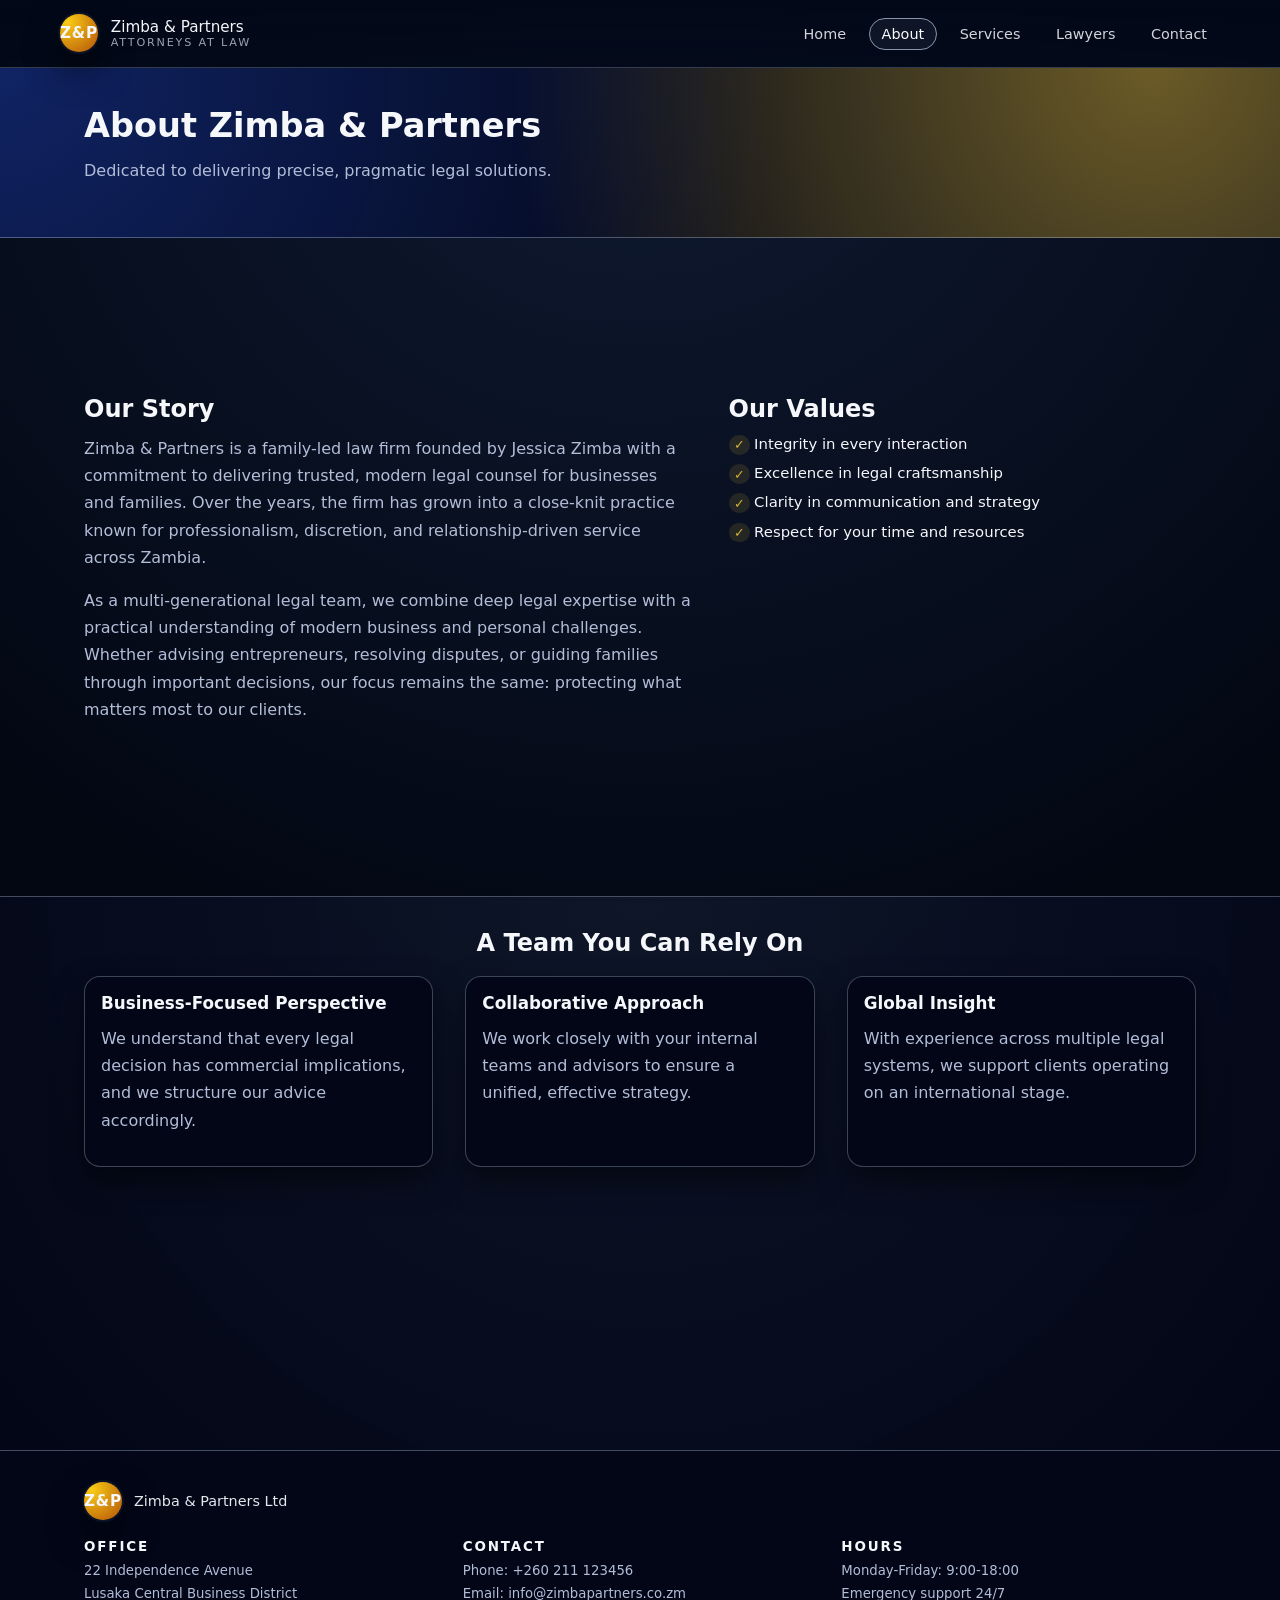
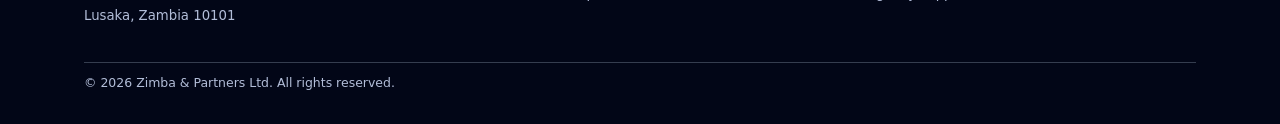
==== commit 99d530eb: "Project is ready for submission" ====
--- a/about.html
+++ b/about.html
@@ -50,16 +50,18 @@
             <div>
               <h2>Our Story</h2>
               <p>
-                Zimba &amp; Partners was founded on a simple principle: legal counsel
-                should empower clients to make confident decisions. Over the past
-                decade, our attorneys have advised businesses, families, and
-                institutions across multiple jurisdictions.
+                Zimba &amp; Partners is a family-led law firm founded by Jessica Zimba
+                with a commitment to delivering trusted, modern legal counsel for
+                businesses and families. Over the years, the firm has grown into a
+                close-knit practice known for professionalism, discretion, and
+                relationship-driven service across Zambia.
               </p>
               <p>
-                We blend rigorous legal analysis with a practical understanding of
-                our clients' industries. Whether you are scaling a startup, managing
-                complex cross-border transactions, or navigating sensitive family
-                matters, our team is committed to protecting your interests.
+                As a multi-generational legal team, we combine deep legal expertise
+                with a practical understanding of modern business and personal
+                challenges. Whether advising entrepreneurs, resolving disputes, or
+                guiding families through important decisions, our focus remains the
+                same: protecting what matters most to our clients.
               </p>
             </div>
             <div>
@@ -145,6 +147,6 @@
       </div>
     </main>
 
-    <script src="../assets/js/script.js"></script>
+    <script src="assets/js/script.js"></script>
   </body>
 </html>
--- a/assets/css/style.css
+++ b/assets/css/style.css
@@ -849,7 +849,6 @@
   z-index: 2;
   display: flex;
   flex-direction: column;
-  gap: 0.4rem;
   opacity: 0;
   transform: translateY(8px);
   transition: opacity 0.4s ease, transform 0.4s ease;
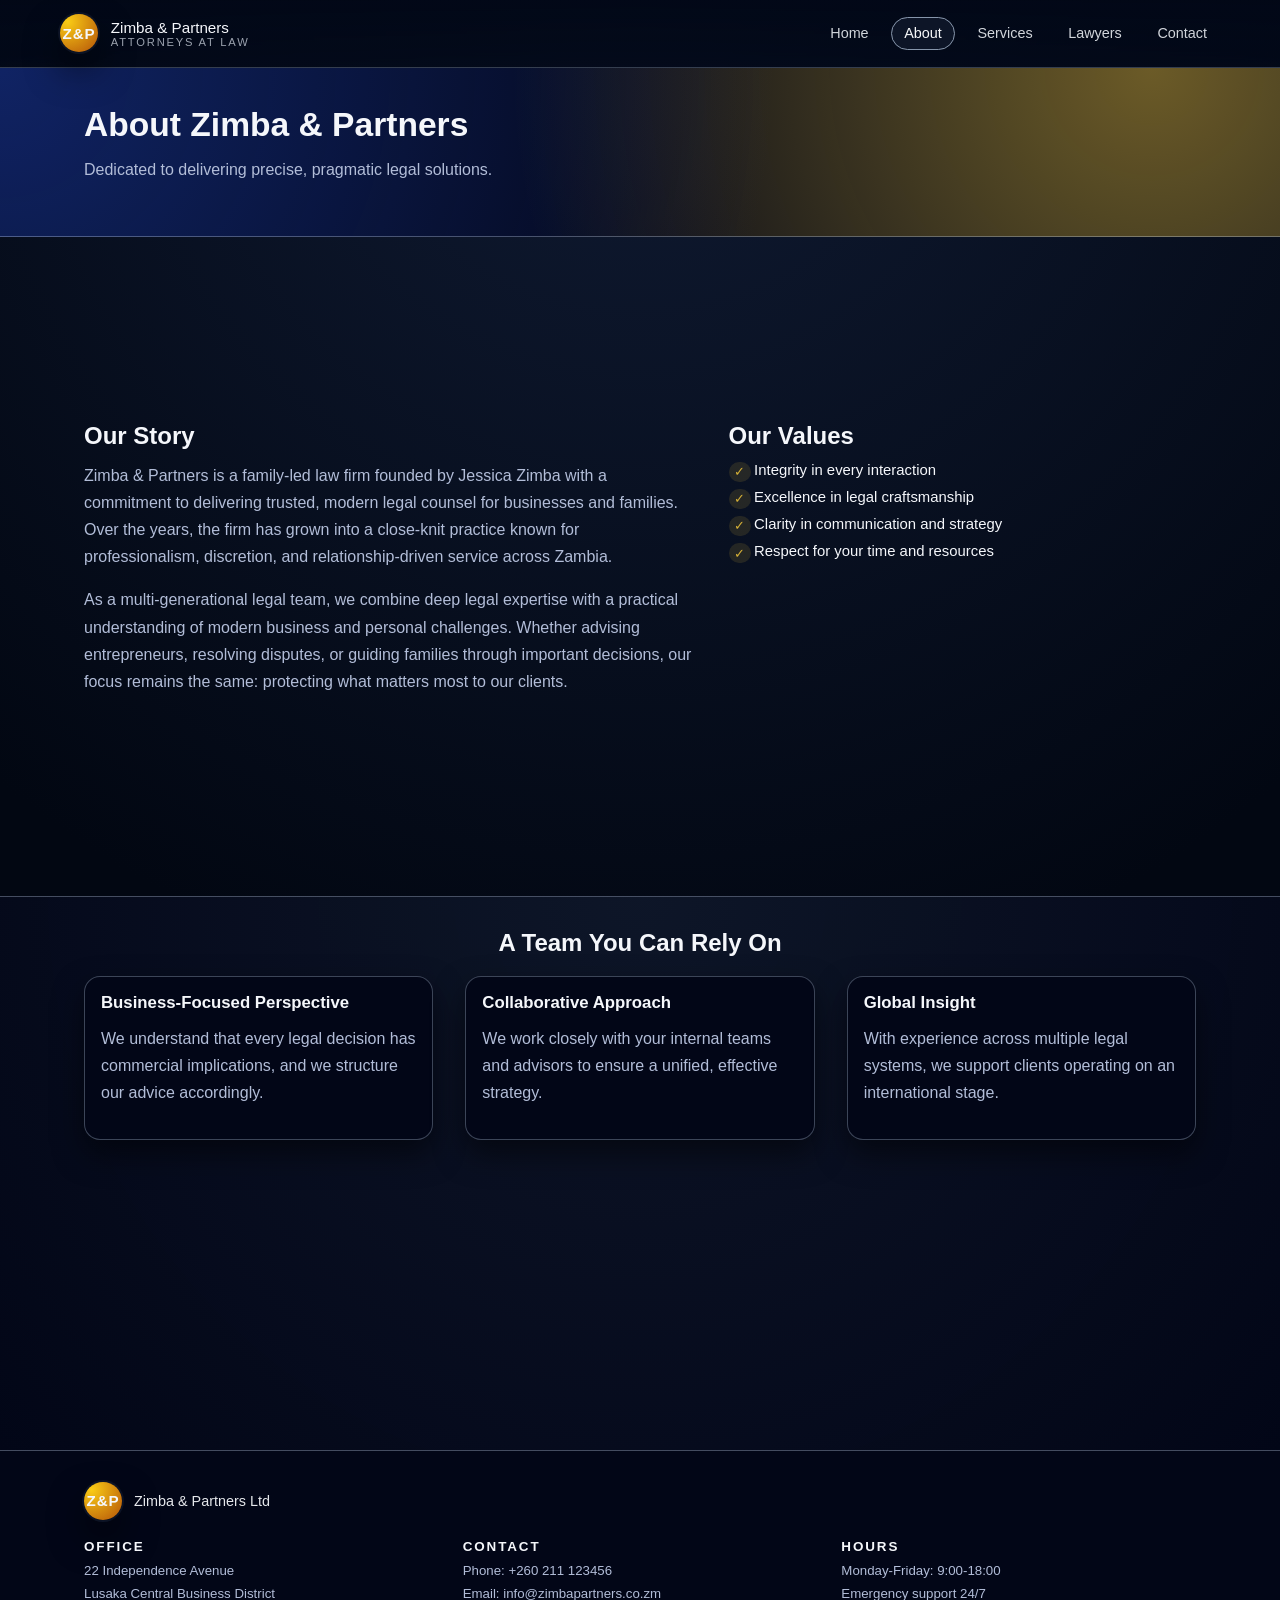
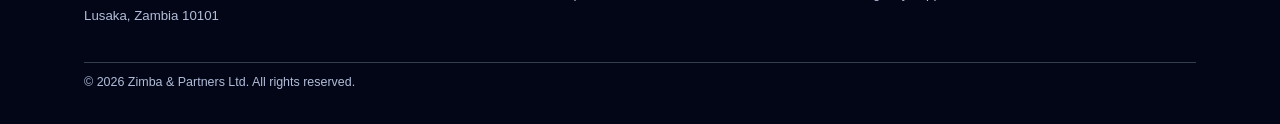
==== commit bcfe8baf: "removed fancy sematic html tags" ====
--- a/about.html
+++ b/about.html
@@ -18,13 +18,13 @@
           </span>
         </a>
 
-        <button class="nav-toggle" aria-label="Toggle navigation" aria-expanded="false">
+        <button class="nav-toggle">
           <span class="nav-toggle-line"></span>
           <span class="nav-toggle-line"></span>
           <span class="nav-toggle-line"></span>
         </button>
 
-        <nav class="site-nav" aria-label="Main navigation">
+        <nav class="site-nav">
           <ul>
             <li><a href="index.html">Home</a></li>
             <li><a href="about.html" class="active">About</a></li>
@@ -84,27 +84,27 @@
               <h2>A Team You Can Rely On</h2>
             </header>
             <div class="card-grid three">
-              <article class="card">
+              <div class="card">
                 <h3>Business-Focused Perspective</h3>
                 <p>
                   We understand that every legal decision has commercial
                   implications, and we structure our advice accordingly.
                 </p>
-              </article>
-              <article class="card">
+              </div>
+              <div class="card">
                 <h3>Collaborative Approach</h3>
                 <p>
                   We work closely with your internal teams and advisors to ensure a
                   unified, effective strategy.
                 </p>
-              </article>
-              <article class="card">
+              </div>
+              <div class="card">
                 <h3>Global Insight</h3>
                 <p>
                   With experience across multiple legal systems, we support clients
                   operating on an international stage.
                 </p>
-              </article>
+              </div>
             </div>
           </div>
         </section>
--- a/assets/css/style.css
+++ b/assets/css/style.css
@@ -27,7 +27,7 @@
 body {
   margin: 0;
   padding: 0;
-  font-family: system-ui, -apple-system, BlinkMacSystemFont, "Segoe UI", sans-serif;
+  font-family: "Segoe UI", sans-serif;
   background: radial-gradient(circle at top, #101b33 0, #020712 55%);
   color: var(--color-text);
   -webkit-font-smoothing: antialiased;
@@ -542,58 +542,6 @@
 
 .hero-card--floating .hero-list li {
   font-size: 0.85rem;
-}
-
-.slideshow-dots {
-  position: absolute;
-  top: 1rem;
-  right: 1rem;
-  z-index: 10;
-  display: flex;
-  gap: 0.5rem;
-}
-
-.slideshow-dot {
-  width: 10px;
-  height: 10px;
-  border-radius: 999px;
-  border: 1.5px solid rgba(255, 255, 255, 0.7);
-  background: transparent;
-  cursor: pointer;
-  padding: 0;
-  transition: background 0.3s ease, transform 0.2s ease;
-}
-
-.slideshow-dot:hover {
-  background: rgba(255, 255, 255, 0.3);
-  transform: scale(1.2);
-}
-
-.slideshow-dot.active {
-  background: var(--color-accent);
-  border-color: var(--color-accent);
-  transform: scale(1.1);
-}
-
-.slideshow-dot.active::after {
-  content: '';
-  display: block;
-  width: 100%;
-  height: 100%;
-  border-radius: 999px;
-  background: var(--color-accent);
-  animation: dotPulse 1.4s ease-in-out infinite;
-}
-
-@keyframes dotPulse {
-  0%, 100% {
-    opacity: 1;
-    transform: scale(1);
-  }
-  50% {
-    opacity: 0.5;
-    transform: scale(1.3);
-  }
 }
 
 /* BUTTONS */
@@ -1140,14 +1088,4 @@
   .hero-card--floating h2 {
     font-size: 1.05rem;
   }
-
-  .slideshow-dots {
-    top: 0.75rem;
-    right: 0.75rem;
-  }
-
-  .slideshow-dot {
-    width: 8px;
-    height: 8px;
-  }
 }
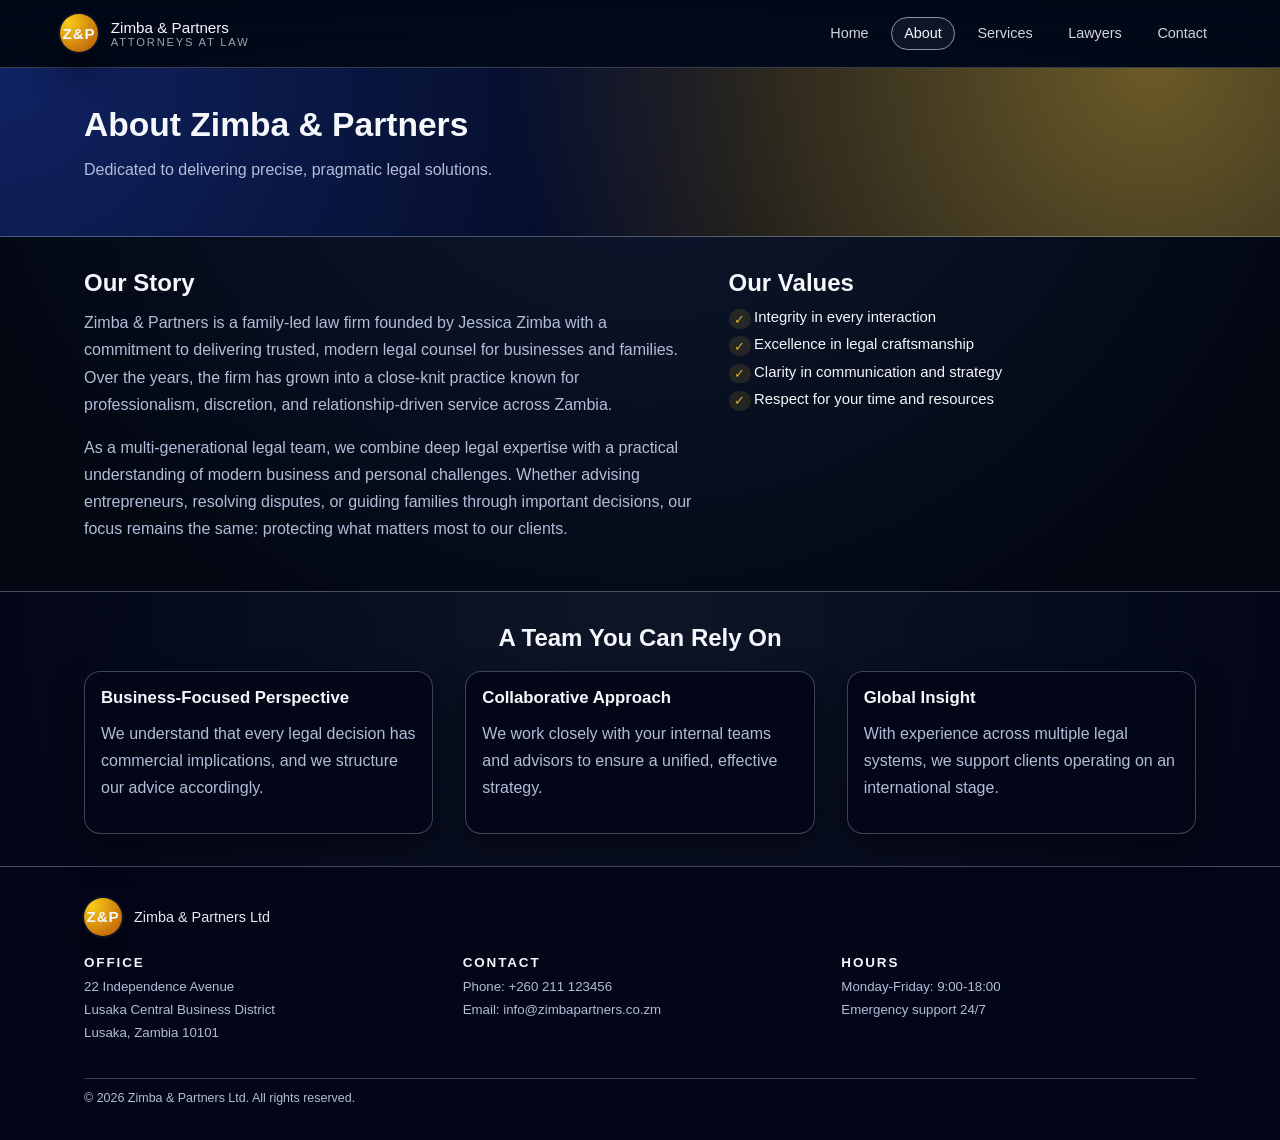
==== commit eeb741e0: "Snapping logic removed For simplity" ====
--- a/about.html
+++ b/about.html
@@ -1,5 +1,5 @@
 <!DOCTYPE html>
-<html lang="en" class="about-snap">
+<html lang="en">
   <head>
     <meta charset="UTF-8" />
     <meta name="viewport" content="width=device-width, initial-scale=1.0" />
@@ -37,114 +37,110 @@
     </header>
 
     <main>
-      <div class="about-snap-pane about-snap-pane--first">
-        <section class="page-hero">
-          <div class="container">
-            <h1>About Zimba &amp; Partners</h1>
-            <p>Dedicated to delivering precise, pragmatic legal solutions.</p>
+      <section class="page-hero">
+        <div class="container">
+          <h1>About Zimba &amp; Partners</h1>
+          <p>Dedicated to delivering precise, pragmatic legal solutions.</p>
+        </div>
+      </section>
+
+      <section class="section">
+        <div class="container two-column">
+          <div>
+            <h2>Our Story</h2>
+            <p>
+              Zimba &amp; Partners is a family-led law firm founded by Jessica Zimba
+              with a commitment to delivering trusted, modern legal counsel for
+              businesses and families. Over the years, the firm has grown into a
+              close-knit practice known for professionalism, discretion, and
+              relationship-driven service across Zambia.
+            </p>
+            <p>
+              As a multi-generational legal team, we combine deep legal expertise
+              with a practical understanding of modern business and personal
+              challenges. Whether advising entrepreneurs, resolving disputes, or
+              guiding families through important decisions, our focus remains the
+              same: protecting what matters most to our clients.
+            </p>
           </div>
-        </section>
+          <div>
+            <h2>Our Values</h2>
+            <ul class="checklist">
+              <li>Integrity in every interaction</li>
+              <li>Excellence in legal craftsmanship</li>
+              <li>Clarity in communication and strategy</li>
+              <li>Respect for your time and resources</li>
+            </ul>
+          </div>
+        </div>
+      </section>
 
-        <section class="section">
-          <div class="container two-column">
+      <section class="section section-alt">
+        <div class="container">
+          <header class="section-header">
+            <h2>A Team You Can Rely On</h2>
+          </header>
+          <div class="card-grid three">
+            <div class="card">
+              <h3>Business-Focused Perspective</h3>
+              <p>
+                We understand that every legal decision has commercial
+                implications, and we structure our advice accordingly.
+              </p>
+            </div>
+            <div class="card">
+              <h3>Collaborative Approach</h3>
+              <p>
+                We work closely with your internal teams and advisors to ensure a
+                unified, effective strategy.
+              </p>
+            </div>
+            <div class="card">
+              <h3>Global Insight</h3>
+              <p>
+                With experience across multiple legal systems, we support clients
+                operating on an international stage.
+              </p>
+            </div>
+          </div>
+        </div>
+      </section>
+
+      <footer class="site-footer">
+        <div class="container footer-inner">
+          <div class="footer-brand">
+            <span class="logo-mark">Z&amp;P</span>
+            <span class="footer-text">Zimba &amp; Partners Ltd</span>
+          </div>
+          <div class="footer-columns">
             <div>
-              <h2>Our Story</h2>
+              <h4>Office</h4>
               <p>
-                Zimba &amp; Partners is a family-led law firm founded by Jessica Zimba
-                with a commitment to delivering trusted, modern legal counsel for
-                businesses and families. Over the years, the firm has grown into a
-                close-knit practice known for professionalism, discretion, and
-                relationship-driven service across Zambia.
-              </p>
-              <p>
-                As a multi-generational legal team, we combine deep legal expertise
-                with a practical understanding of modern business and personal
-                challenges. Whether advising entrepreneurs, resolving disputes, or
-                guiding families through important decisions, our focus remains the
-                same: protecting what matters most to our clients.
+                22 Independence Avenue<br />
+                Lusaka Central Business District<br />
+                Lusaka, Zambia 10101
               </p>
             </div>
             <div>
-              <h2>Our Values</h2>
-              <ul class="checklist">
-                <li>Integrity in every interaction</li>
-                <li>Excellence in legal craftsmanship</li>
-                <li>Clarity in communication and strategy</li>
-                <li>Respect for your time and resources</li>
-              </ul>
+              <h4>Contact</h4>
+              <p>
+                Phone: +260 211 123456<br />
+                Email: info@zimbapartners.co.zm
+              </p>
+            </div>
+            <div>
+              <h4>Hours</h4>
+              <p>
+                Monday-Friday: 9:00-18:00<br />
+                Emergency support 24/7
+              </p>
             </div>
           </div>
-        </section>
-      </div>
-
-      <div class="about-snap-pane about-snap-pane--second">
-        <section class="section section-alt">
-          <div class="container">
-            <header class="section-header">
-              <h2>A Team You Can Rely On</h2>
-            </header>
-            <div class="card-grid three">
-              <div class="card">
-                <h3>Business-Focused Perspective</h3>
-                <p>
-                  We understand that every legal decision has commercial
-                  implications, and we structure our advice accordingly.
-                </p>
-              </div>
-              <div class="card">
-                <h3>Collaborative Approach</h3>
-                <p>
-                  We work closely with your internal teams and advisors to ensure a
-                  unified, effective strategy.
-                </p>
-              </div>
-              <div class="card">
-                <h3>Global Insight</h3>
-                <p>
-                  With experience across multiple legal systems, we support clients
-                  operating on an international stage.
-                </p>
-              </div>
-            </div>
+          <div class="footer-bottom">
+            <p>&copy; <span id="year"></span> Zimba &amp; Partners Ltd. All rights reserved.</p>
           </div>
-        </section>
-
-        <footer class="site-footer">
-          <div class="container footer-inner">
-            <div class="footer-brand">
-              <span class="logo-mark">Z&amp;P</span>
-              <span class="footer-text">Zimba &amp; Partners Ltd</span>
-            </div>
-            <div class="footer-columns">
-              <div>
-                <h4>Office</h4>
-                <p>
-                  22 Independence Avenue<br />
-                  Lusaka Central Business District<br />
-                  Lusaka, Zambia 10101
-                </p>
-              </div>
-              <div>
-                <h4>Contact</h4>
-                <p>
-                  Phone: +260 211 123456<br />
-                  Email: info@zimbapartners.co.zm
-                </p>
-              </div>
-              <div>
-                <h4>Hours</h4>
-                <p>
-                  Monday-Friday: 9:00-18:00<br />
-                  Emergency support 24/7
-                </p>
-              </div>
-            </div>
-            <div class="footer-bottom">
-              <p>&copy; <span id="year"></span> Zimba &amp; Partners Ltd. All rights reserved.</p>
-            </div>
-          </div>
-        </footer>
-      </div>
+        </div>
+      </footer>
     </main>
 
     <script src="assets/js/script.js"></script>
--- a/assets/css/style.css
+++ b/assets/css/style.css
@@ -39,191 +39,6 @@
   flex-direction: column;
 }
 
-/* Home page scroll snapping */
-
-html.home-snap {
-  scroll-snap-type: y mandatory;
-  scroll-behavior: smooth;
-}
-
-html.home-snap .hero,
-html.home-snap #home-services,
-html.home-snap .home-snap-pane--last {
-  scroll-snap-align: start;
-  scroll-margin-top: 72px;
-}
-
-html.home-snap .home-snap-pane--last {
-  min-height: calc(100vh - var(--header-height));
-  display: flex;
-  flex-direction: column;
-}
-
-html.home-snap .home-snap-pane--last > .final-block {
-  flex: 1 0 auto;
-  min-height: unset;
-  display: flex;
-  align-items: center;
-}
-
-html.home-snap .home-snap-pane--last .site-footer {
-  margin-top: auto;
-  flex-shrink: 0;
-}
-
-/* About page scroll snapping */
-
-html.about-snap {
-  scroll-snap-type: y mandatory;
-  scroll-behavior: smooth;
-}
-
-html.about-snap .about-snap-pane--first,
-html.about-snap .about-snap-pane--second {
-  scroll-snap-align: start;
-  scroll-margin-top: 72px;
-  min-height: calc(100vh - var(--header-height));
-}
-
-html.about-snap .about-snap-pane--first {
-  display: flex;
-  flex-direction: column;
-}
-
-html.about-snap .about-snap-pane--first > .page-hero {
-  flex: 0 0 auto;
-}
-
-html.about-snap .about-snap-pane--first > .section {
-  flex: 1 1 auto;
-  display: flex;
-  flex-direction: column;
-  justify-content: center;
-}
-
-html.about-snap .about-snap-pane--first > .section > .container {
-  width: 100%;
-}
-
-html.about-snap .about-snap-pane--second {
-  display: flex;
-  flex-direction: column;
-}
-
-html.about-snap .about-snap-pane--second > .section {
-  flex: 1 0 auto;
-}
-
-html.about-snap .about-snap-pane--second .site-footer {
-  margin-top: auto;
-  flex-shrink: 0;
-}
-
-/* Services page scroll snapping */
-
-html.services-snap {
-  scroll-snap-type: y mandatory;
-  scroll-behavior: smooth;
-}
-
-html.services-snap .services-snap-pane--first,
-html.services-snap .services-snap-pane--second {
-  scroll-snap-align: start;
-  scroll-margin-top: 72px;
-  min-height: calc(100vh - var(--header-height));
-}
-
-html.services-snap .services-snap-pane--first {
-  display: flex;
-  flex-direction: column;
-}
-
-html.services-snap .services-snap-pane--first > .page-hero {
-  flex: 0 0 auto;
-}
-
-html.services-snap .services-snap-pane--first > .section {
-  flex: 1 1 auto;
-  display: flex;
-  flex-direction: column;
-  justify-content: center;
-}
-
-html.services-snap .services-snap-pane--first > .section > .container {
-  width: 100%;
-}
-
-html.services-snap .services-snap-pane--second {
-  display: flex;
-  flex-direction: column;
-}
-
-html.services-snap .services-snap-pane--second > .section {
-  flex: 1 0 auto;
-}
-
-html.services-snap .services-snap-pane--second .site-footer {
-  margin-top: auto;
-  flex-shrink: 0;
-}
-
-/* Anchor targets — prevent overscroll past sticky header */
-
-#corporate,
-#litigation,
-#family {
-  scroll-margin-top: 90px;
-}
-
-/* Lawyers page scroll snapping */
-
-html.lawyers-snap {
-  scroll-snap-type: y mandatory;
-  scroll-behavior: smooth;
-  --container-width: 1080px;
-}
-
-html.lawyers-snap .lawyers-snap-pane--first,
-html.lawyers-snap .lawyers-snap-pane--second {
-  scroll-snap-align: start;
-  scroll-margin-top: 72px;
-  min-height: calc(100vh - var(--header-height));
-}
-
-html.lawyers-snap .lawyers-snap-pane--first {
-  display: flex;
-  flex-direction: column;
-}
-
-html.lawyers-snap .lawyers-snap-pane--first > .page-hero {
-  flex: 0 0 auto;
-}
-
-html.lawyers-snap .lawyers-snap-pane--first > .section {
-  flex: 1 1 auto;
-  display: flex;
-  flex-direction: column;
-  justify-content: center;
-}
-
-html.lawyers-snap .lawyers-snap-pane--first > .section > .container {
-  width: 100%;
-}
-
-html.lawyers-snap .lawyers-snap-pane--second {
-  display: flex;
-  flex-direction: column;
-}
-
-html.lawyers-snap .lawyers-snap-pane--second > .section {
-  flex: 1 0 auto;
-}
-
-html.lawyers-snap .lawyers-snap-pane--second .site-footer {
-  margin-top: auto;
-  flex-shrink: 0;
-}
-
 img {
   max-width: 100%;
   display: block;
